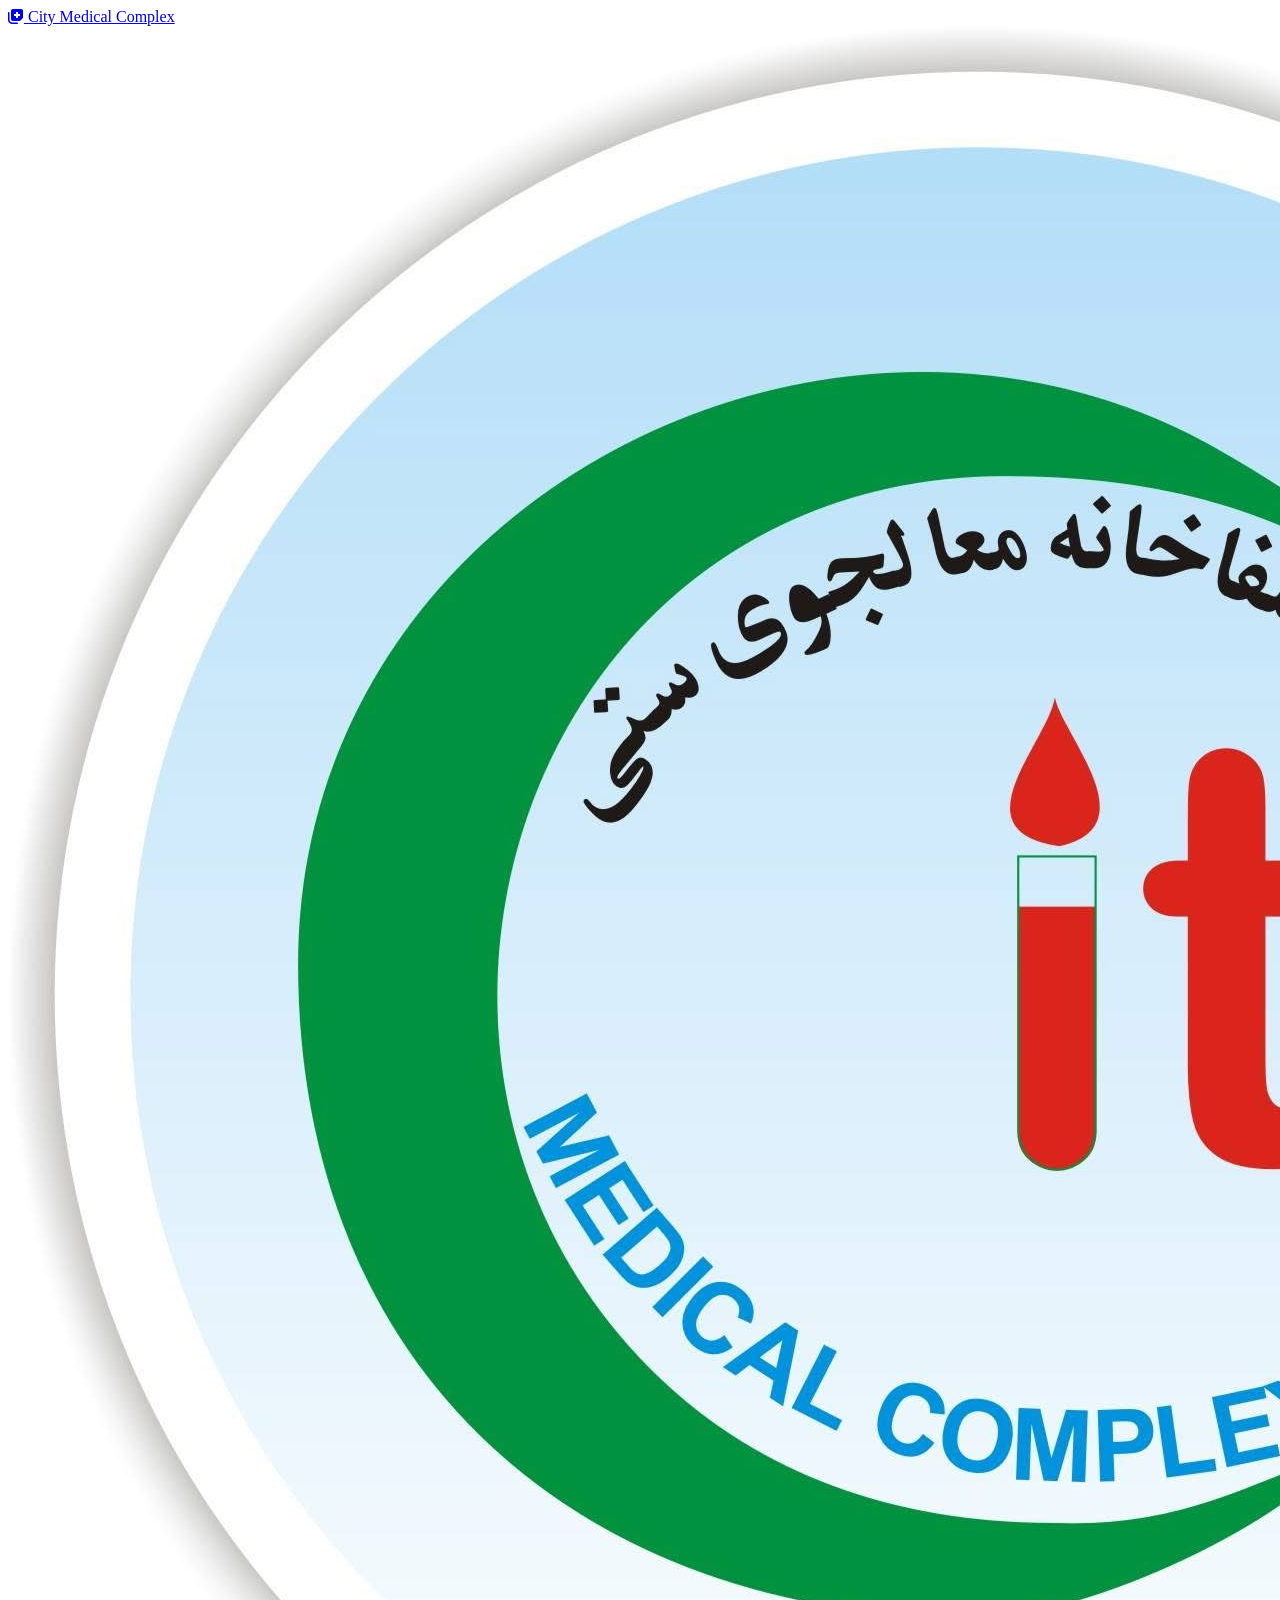
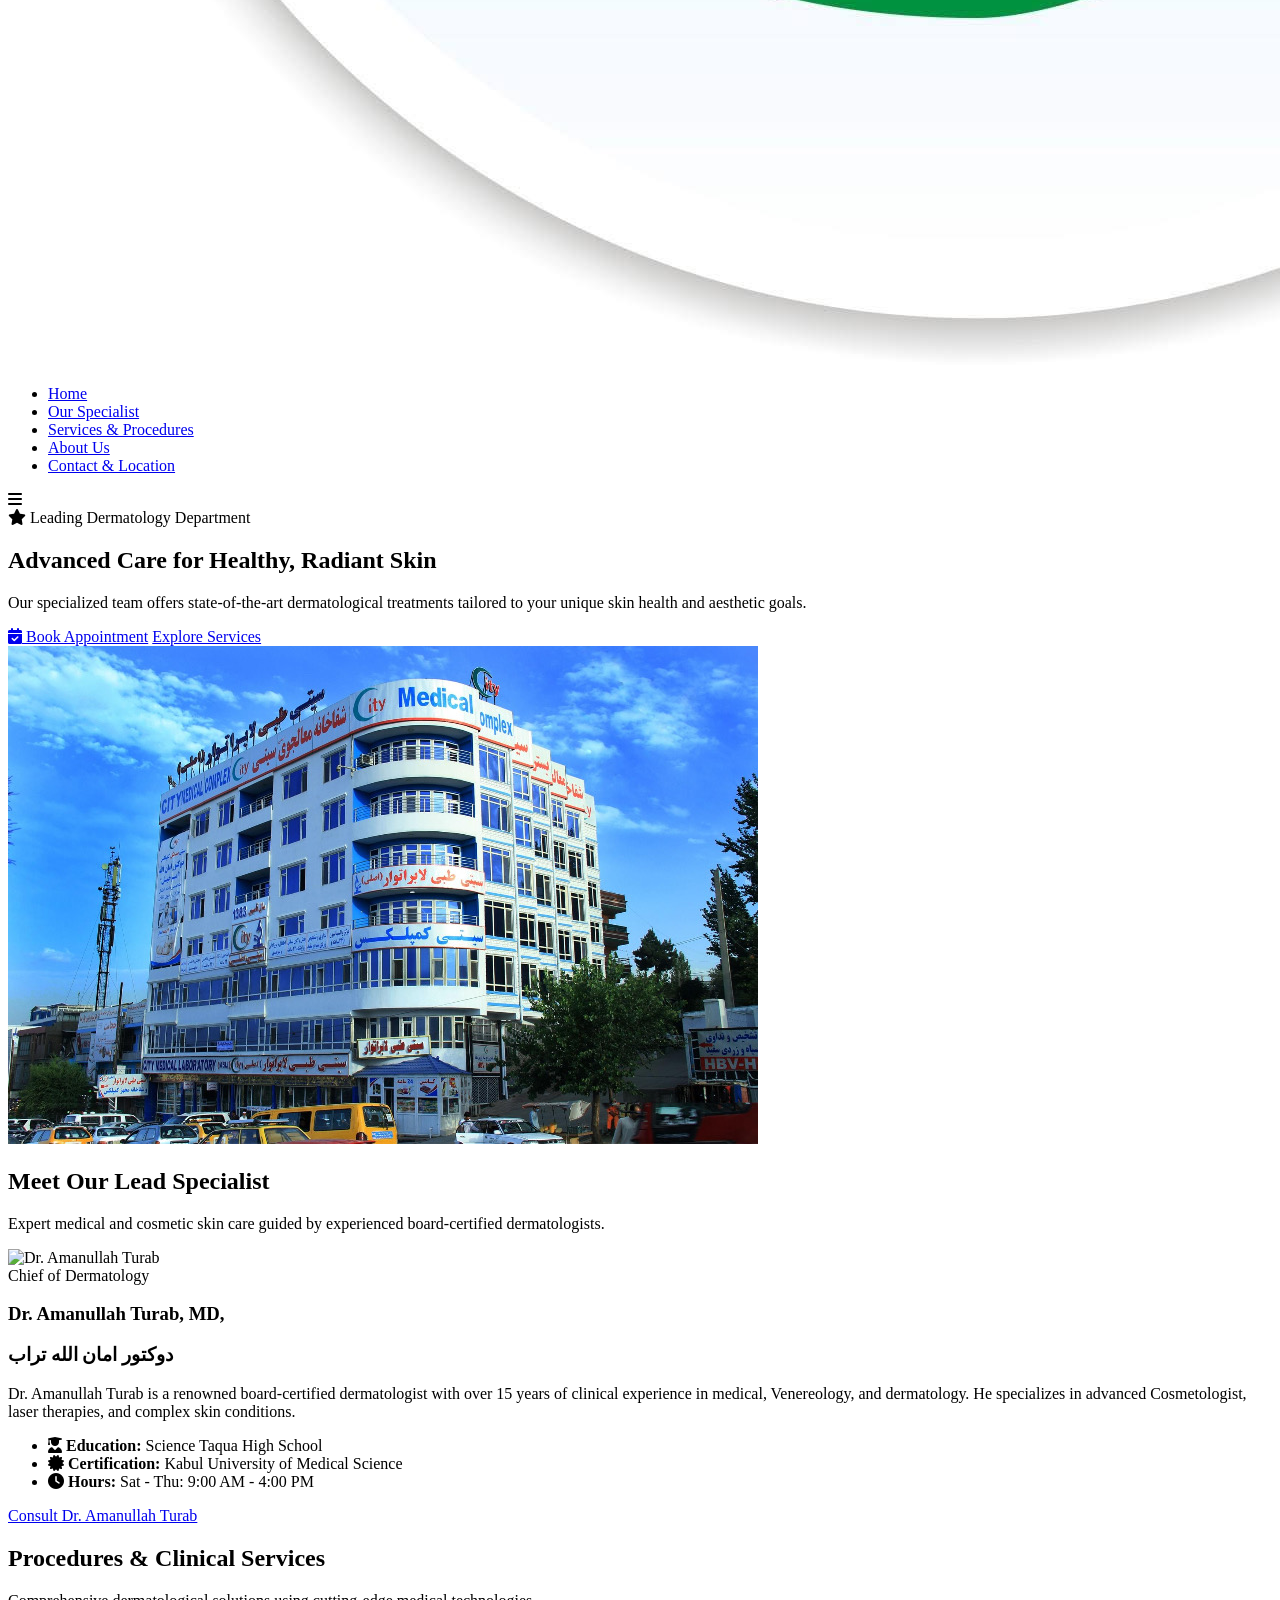
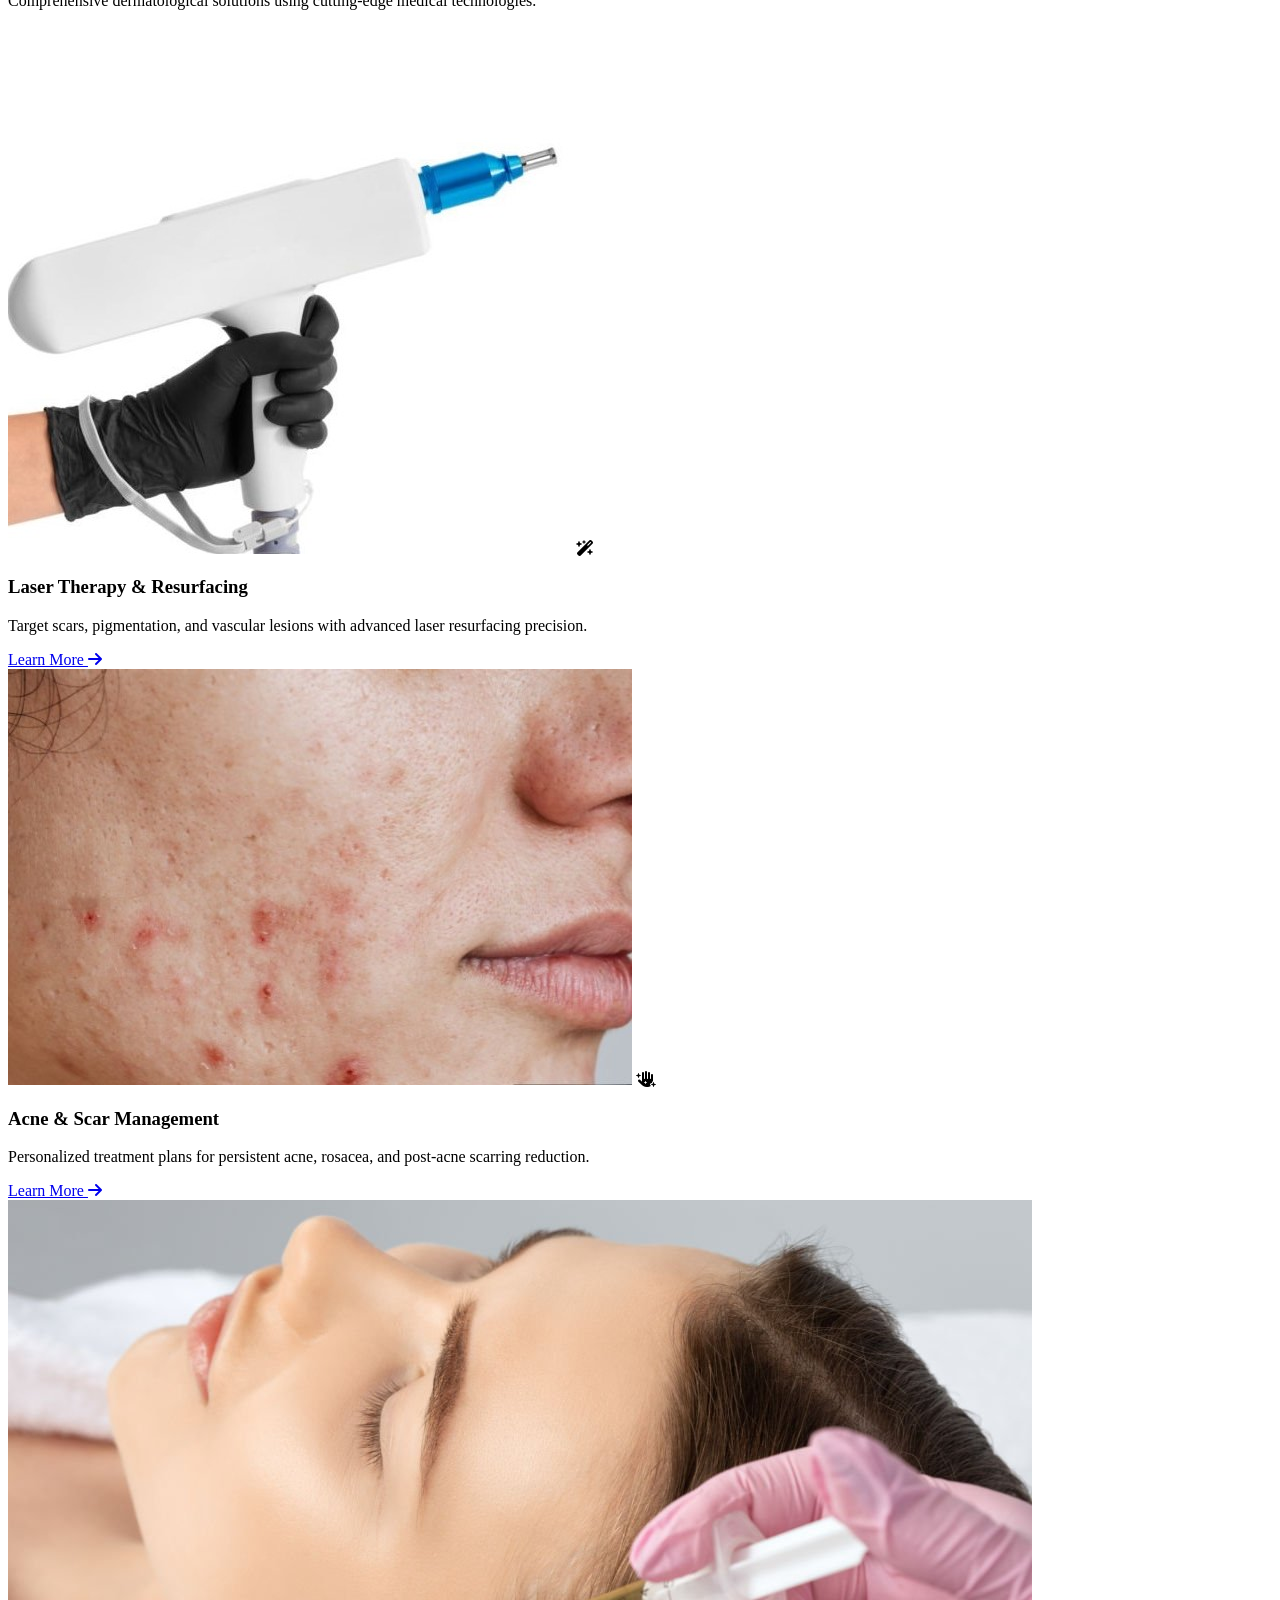
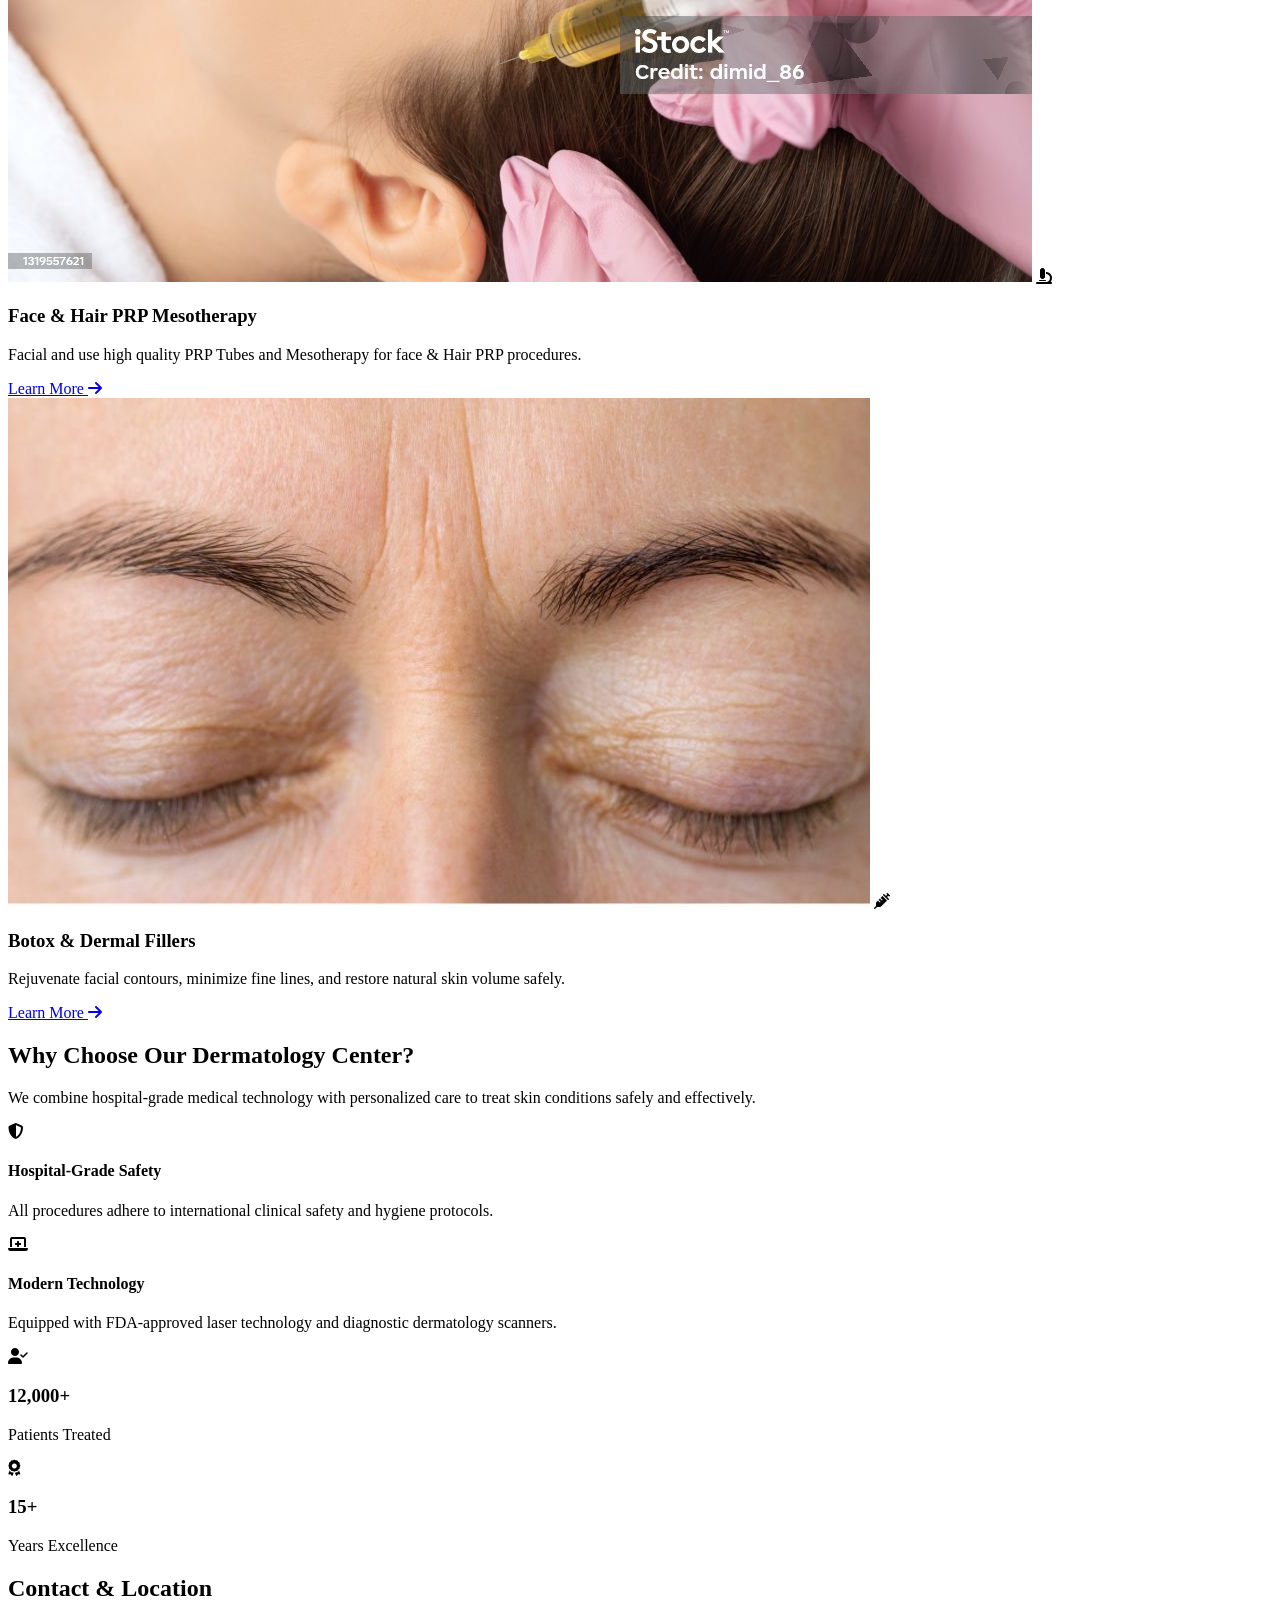
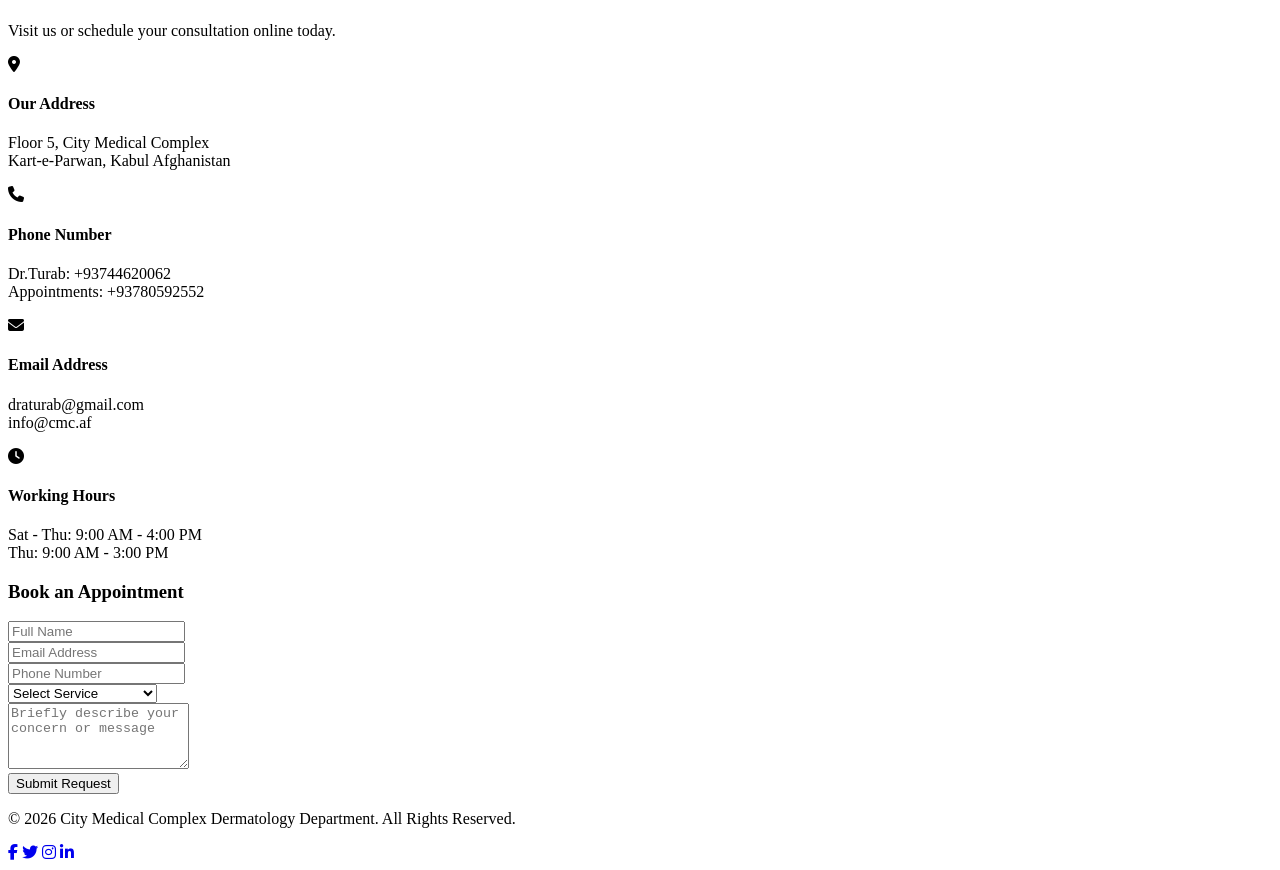
==== index.html.html @ 38d94d3b "Add files via upload" ====
<!DOCTYPE html>
<html lang="en">
<head>
    <meta charset="UTF-8">
    <meta name="viewport" content="width=device-width, initial-scale=1.0">
    <title>City Medical Complex Dermatology Department</title>
    <link rel="stylesheet" href="styles.css">
    <!-- FontAwesome Icons -->
    <link rel="stylesheet" href="https://cdnjs.cloudflare.com/ajax/libs/font-awesome/6.4.0/css/all.min.css">
</head>
<body>

    <!-- Header / Navigation -->
    <header class="header">
        <div class="container navbar">
            <a href="#home" class="logo">
                <i class="fa-solid fa-notes-medical"></i> City Medical <span>Complex</span>
            </a>
            <img class="logocity" src="IMG_6064.JPG" alt="City Medical Complex">
            <nav class="nav-menu" id="navMenu">
                <ul>
                    <li><a href="#home" class="active">Home</a></li>
                    <li><a href="#specialist">Our Specialist</a></li>
                    <li><a href="#services">Services & Procedures</a></li>
                    <li><a href="#about">About Us</a></li>
                    <li><a href="#contact">Contact & Location</a></li>
                </ul>
            </nav>
            <div class="hamburger" id="hamburger">
                <i class="fa-solid fa-bars"></i>
            </div>
        </div>
    </header>

    <!-- Home / Hero Section -->
    <section id="home" class="hero">
        <div class="container hero-container">
            <div class="hero-text">
                <span class="badge"><i class="fa-solid fa-star"></i> Leading Dermatology Department</span>
                <h1>Advanced Care for Healthy, Radiant Skin</h1>
                <p>Our specialized team offers state-of-the-art dermatological treatments tailored to your unique skin health and aesthetic goals.</p>
                <div class="hero-btns">
                    <a href="#contact" class="btn btn-primary"><i class="fa-solid fa-calendar-check"></i> Book Appointment</a>
                    <a href="#services" class="btn btn-secondary">Explore Services</a>
                </div>
            </div>
            <div class="hero-image">
                <img src="IMG_7577.JPG" alt="City Medical Complex">
            </div>
        </div>
    </section>

    <!-- Specialist Doctor Section -->
    <section id="specialist" class="specialist-section">
        <div class="container">
            <div class="section-title">
                <h2>Meet Our Lead Specialist</h2>
                <p>Expert medical and cosmetic skin care guided by experienced board-certified dermatologists.</p>
            </div>
            <div class="specialist-card">
                <div class="specialist-img">
                    <img src="@r07qxo  - R⤓Download 2.WEBP" alt="Dr. Amanullah Turab">
                </div>
                <div class="specialist-info">
                    <span class="spec-title">Chief of Dermatology</span>
                    <h3>Dr. Amanullah Turab, MD,</h3>
                    <h3>دوکتور امان الله تراب</h3>
                    <p class="bio">Dr. Amanullah Turab is a renowned board-certified dermatologist with over 15 years of clinical experience in medical, Venereology, and dermatology. He specializes in advanced Cosmetologist, laser therapies, and complex skin conditions.</p>
                    <ul class="spec-details">
                        <li><i class="fa-solid fa-user-graduate"></i> <strong>Education:</strong> Science Taqua High School</li>
                        <li><i class="fa-solid fa-certificate"></i> <strong>Certification:</strong> Kabul University of Medical Science </li>
                        <li><i class="fa-solid fa-clock"></i> <strong>Hours:</strong> Sat - Thu: 9:00 AM - 4:00 PM</li>
                    </ul>
                    <a href="#contact" class="btn btn-primary">Consult Dr. Amanullah Turab</a>
                </div>
            </div>
        </div>
    </section>

    <!-- Services & Procedures Section -->
    <section id="services" class="services-section">
        <div class="container">
            <div class="section-title">
                <h2>Procedures & Clinical Services</h2>
                <p>Comprehensive dermatological solutions using cutting-edge medical technologies.</p>
            </div>
            <div class="services-grid">
                
                <!-- Service Card 1 -->
                <div class="service-card">
                    <div class="service-img">
                        <img src="istockphoto-2102177233-1024x1024.jpg" alt="Laser Skin Therapy">
                        <span class="icon-tag"><i class="fa-solid fa-wand-magic-sparkles"></i></span>
                    </div>
                    <div class="service-content">
                        <h3>Laser Therapy & Resurfacing</h3>
                        <p>Target scars, pigmentation, and vascular lesions with advanced laser resurfacing precision.</p>
                        <a href="#contact" class="read-more">Learn More <i class="fa-solid fa-arrow-right"></i></a>
                    </div>
                </div>

                <!-- Service Card 2 -->
                <div class="service-card">
                    <div class="service-img">
                        <img src="istockphoto-1493956084-1024x1024.jpg" alt="Acne & Scar Treatment">
                        <span class="icon-tag"><i class="fa-solid fa-hand-sparkles"></i></span>
                    </div>
                    <div class="service-content">
                        <h3>Acne & Scar Management</h3>
                        <p>Personalized treatment plans for persistent acne, rosacea, and post-acne scarring reduction.</p>
                        <a href="#contact" class="read-more">Learn More <i class="fa-solid fa-arrow-right"></i></a>
                    </div>
                </div>

                <!-- Service Card 3 -->
                <div class="service-card">
                    <div class="service-img">
                        <img src="istockphoto-1319557621-1024x1024.jpg" alt="Face & Hair PRP">
                        <span class="icon-tag"><i class="fa-solid fa-microscope"></i></span>
                    </div>
                    <div class="service-content">
                        <h3>Face & Hair PRP Mesotherapy</h3>
                        <p>Facial and use high quality PRP Tubes and Mesotherapy for face & Hair PRP procedures.</p>
                        <a href="#contact" class="read-more">Learn More <i class="fa-solid fa-arrow-right"></i></a>
                    </div>
                </div>

                <!-- Service Card 4 -->
                <div class="service-card">
                    <div class="service-img">
                        <img src="istockphoto-1151514002-1024x1024.jpg" alt="Cosmetic Injectables">
                        <span class="icon-tag"><i class="fa-solid fa-syringe"></i></span>
                    </div>
                    <div class="service-content">
                        <h3>Botox & Dermal Fillers</h3>
                        <p>Rejuvenate facial contours, minimize fine lines, and restore natural skin volume safely.</p>
                        <a href="#contact" class="read-more">Learn More <i class="fa-solid fa-arrow-right"></i></a>
                    </div>
                </div>

            </div>
        </div>
    </section>

    <!-- About Section -->
    <section id="about" class="about-section">
        <div class="container about-container">
            <div class="about-text">
                <h2>Why Choose Our Dermatology Center?</h2>
                <p>We combine hospital-grade medical technology with personalized care to treat skin conditions safely and effectively.</p>
                <div class="features-list">
                    <div class="feature-item">
                        <div class="f-icon"><i class="fa-solid fa-shield-halved"></i></div>
                        <div>
                            <h4>Hospital-Grade Safety</h4>
                            <p>All procedures adhere to international clinical safety and hygiene protocols.</p>
                        </div>
                    </div>
                    <div class="feature-item">
                        <div class="f-icon"><i class="fa-solid fa-laptop-medical"></i></div>
                        <div>
                            <h4>Modern Technology</h4>
                            <p>Equipped with FDA-approved laser technology and diagnostic dermatology scanners.</p>
                        </div>
                    </div>
                </div>
            </div>
            <div class="about-stats">
                <div class="stat-box">
                    <i class="fa-solid fa-user-check"></i>
                    <h3>12,000+</h3>
                    <p>Patients Treated</p>
                </div>
                <div class="stat-box">
                    <i class="fa-solid fa-award"></i>
                    <h3>15+</h3>
                    <p>Years Excellence</p>
                </div>
            </div>
        </div>
    </section>

    <!-- Contact & Location Bar -->
    <section id="contact" class="contact-section">
        <div class="container">
            <div class="section-title">
                <h2>Contact & Location</h2>
                <p>Visit us or schedule your consultation online today.</p>
            </div>
            
            <div class="contact-wrapper">
                <!-- Contact Info Cards -->
                <div class="contact-info">
                    <div class="info-card">
                        <i class="fa-solid fa-location-dot"></i>
                        <div>
                            <h4>Our Address</h4>
                            <p>Floor 5, City Medical Complex<br>Kart-e-Parwan, Kabul Afghanistan</p>
                        </div>
                    </div>
                    
                    <div class="info-card">
                        <i class="fa-solid fa-phone"></i>
                        <div>
                            <h4>Phone Number</h4>
                            <p>Dr.Turab: +93744620062<br>Appointments: +93780592552</p>
                        </div>
                    </div>

                    <div class="info-card">
                        <i class="fa-solid fa-envelope"></i>
                        <div>
                            <h4>Email Address</h4>
                            <p>draturab@gmail.com<br>info@cmc.af</p>
                        </div>
                    </div>

                    <div class="info-card">
                        <i class="fa-solid fa-clock"></i>
                        <div>
                            <h4>Working Hours</h4>
                            <p>Sat - Thu: 9:00 AM - 4:00 PM<br>Thu: 9:00 AM - 3:00 PM</p>
                        </div>
                    </div>
                </div>

                <!-- Appointment Form -->
                <form class="contact-form" id="appointmentForm">
                    <h3>Book an Appointment</h3>
                    <div class="form-group">
                        <input type="text" placeholder="Full Name" required>
                    </div>
                    <div class="form-group">
                        <input type="email" placeholder="Email Address" required>
                    </div>
                    <div class="form-group">
                        <input type="tel" placeholder="Phone Number" required>
                    </div>
                    <div class="form-group">
                        <select required>
                            <option value="" disabled selected>Select Service</option>
                            <option>Laser Therapy</option>
                            <option>Acne Management</option>
                            <option>Face PRP Or Facial</option>
                            <option>Cosmetic Injectables</option>
                            <option>Hair PRP</option>
                            <option>General Dermatology</option>
                        </select>
                    </div>
                    <div class="form-group">
                        <textarea placeholder="Briefly describe your concern or message" rows="4"></textarea>
                    </div>
                    <button type="submit" class="btn btn-primary btn-block">Submit Request</button>
                </form>
            </div>
        </div>
    </section>

    <!-- Footer -->
    <footer class="footer">
        <div class="container footer-container">
            <p>&copy; 2026 City Medical Complex Dermatology Department. All Rights Reserved.</p>
            <div class="socials">
                <a href="#"><i class="fa-brands fa-facebook-f"></i></a>
                <a href="#"><i class="fa-brands fa-twitter"></i></a>
                <a href="#"><i class="fa-brands fa-instagram"></i></a>
                <a href="#"><i class="fa-brands fa-linkedin-in"></i></a>
            </div>
        </div>
    </footer>

    <script src="script.js"></script>
</body>
</html>
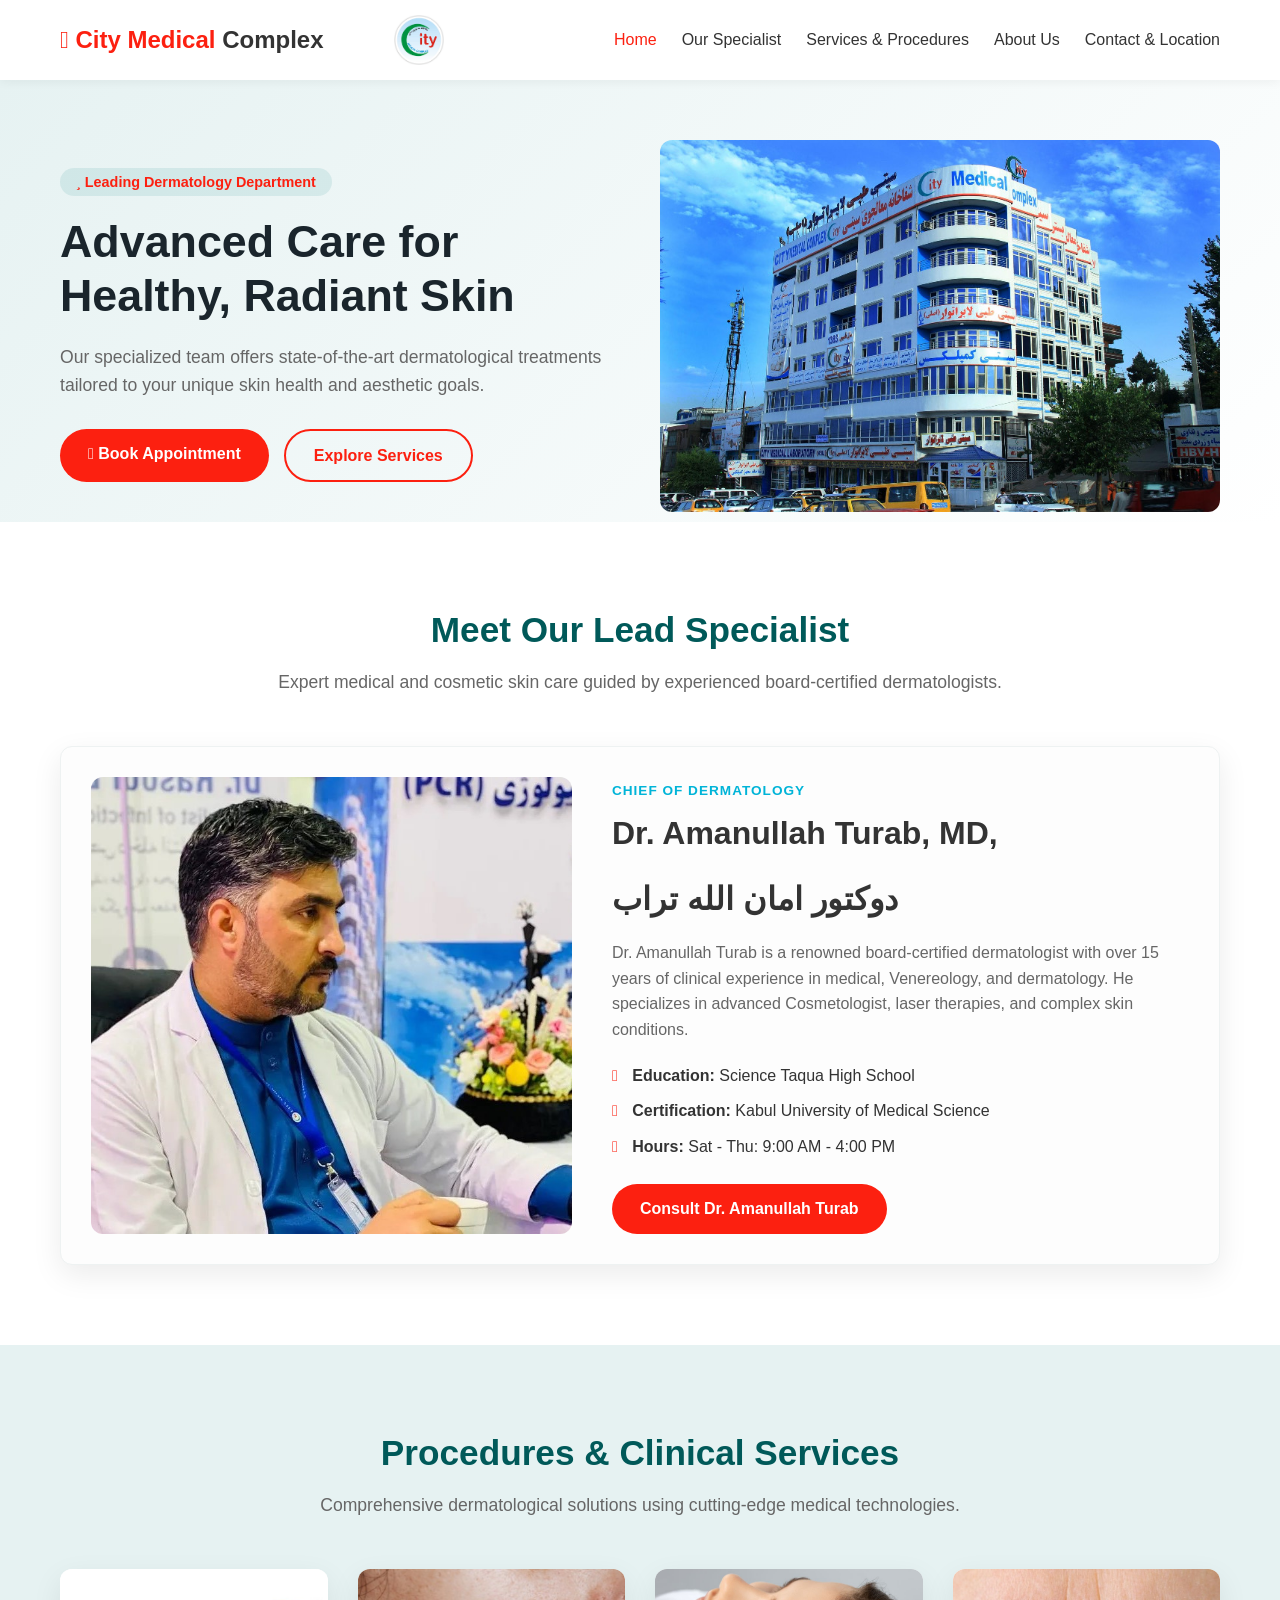
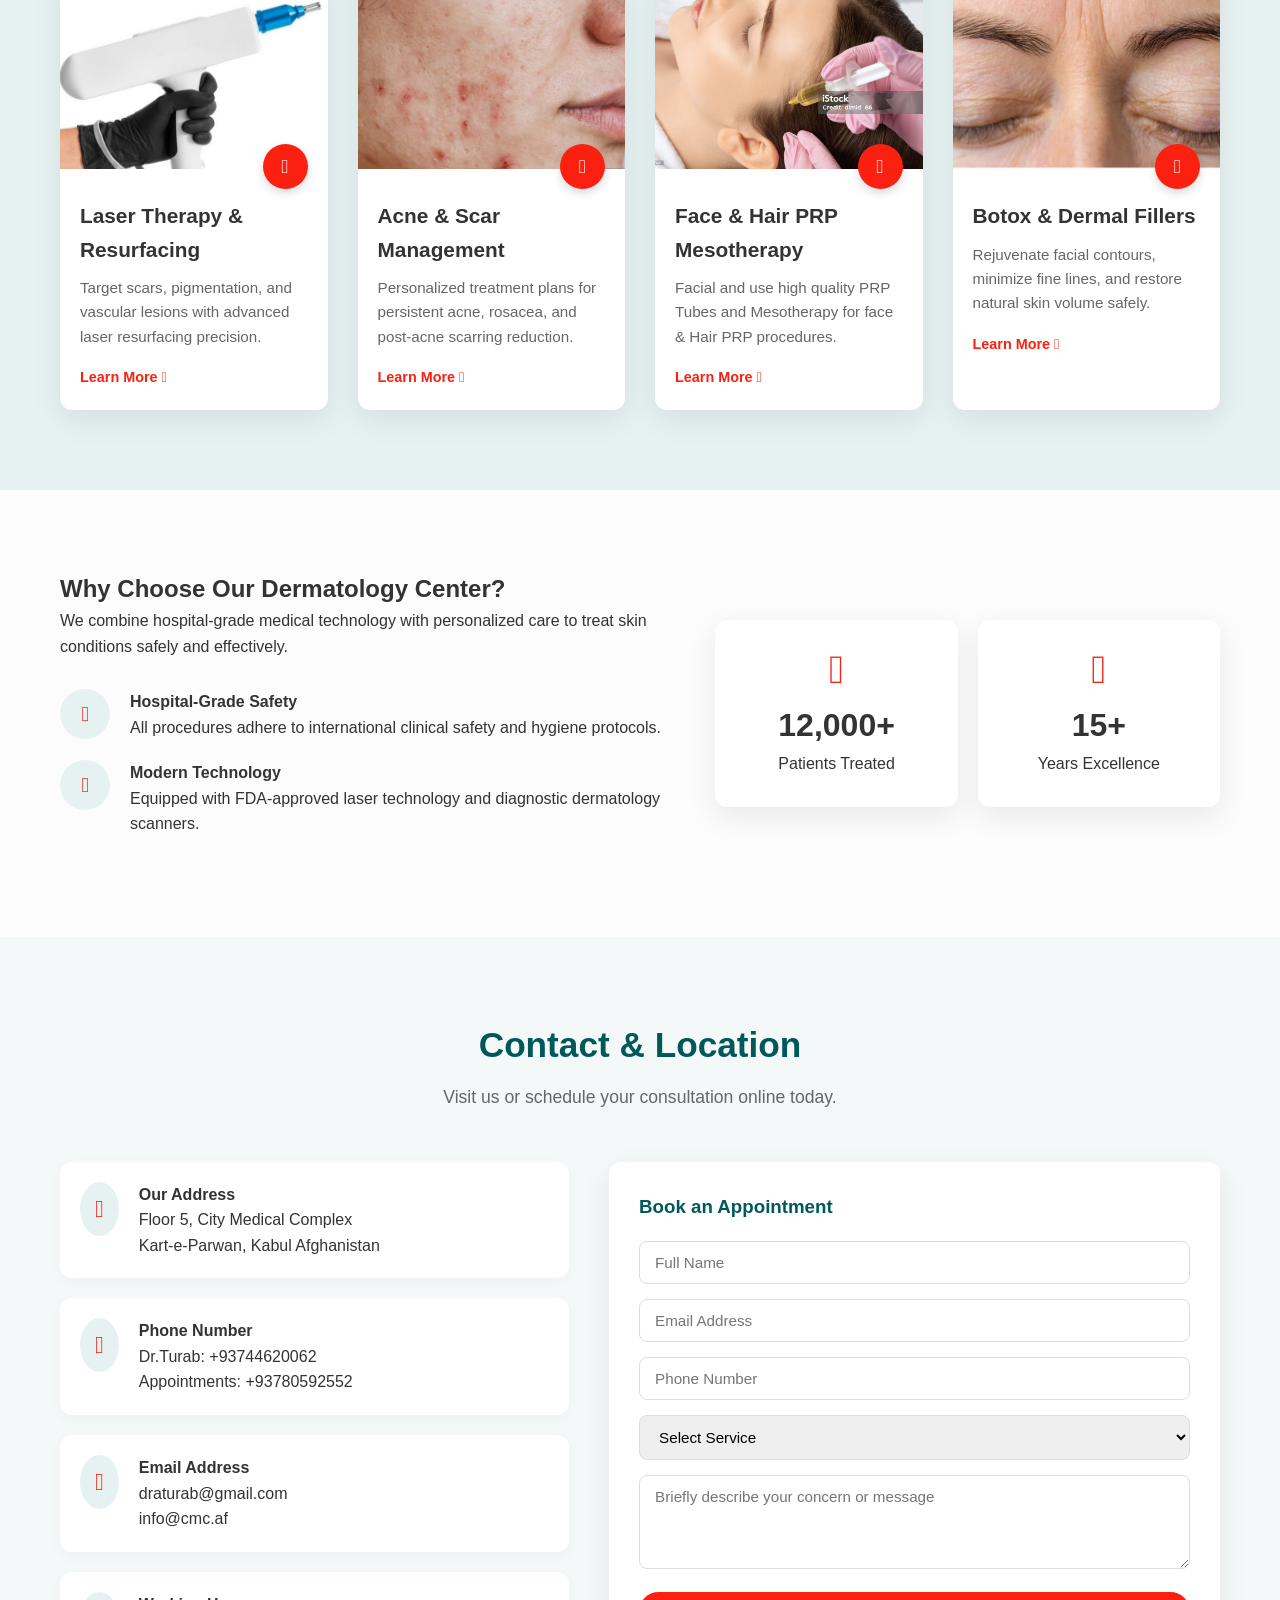
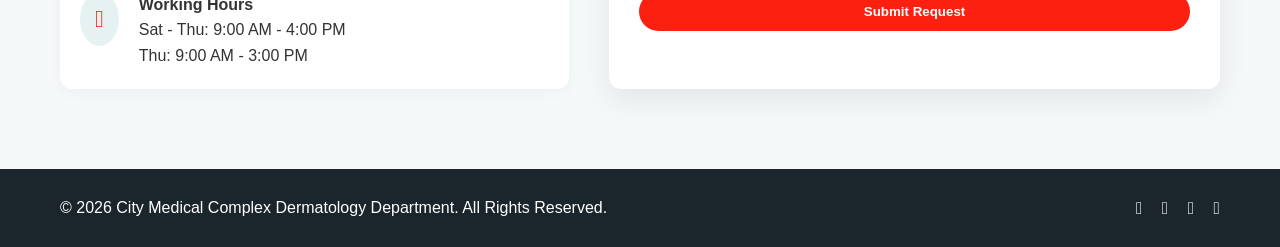
==== commit 28b15998: "Add files via upload" ====
--- a/index.html.html
+++ b/index.html.html
@@ -6,7 +6,7 @@
     <title>City Medical Complex Dermatology Department</title>
     <link rel="stylesheet" href="styles.css">
     <!-- FontAwesome Icons -->
-    <link rel="stylesheet" href="https://cdnjs.cloudflare.com/ajax/libs/font-awesome/6.4.0/css/all.min.css">
+    <link rel="stylesheet" href="htps://cdnjs.cloudflare.com/ajax/libs/font-awesome/6.4.0/css/all.min.css">
 </head>
 <body>
 
@@ -59,7 +59,7 @@
             </div>
             <div class="specialist-card">
                 <div class="specialist-img">
-                    <img src="@r07qxo  - R⤓Download 2.WEBP" alt="Dr. Amanullah Turab">
+                    <img src="@r07qxo  - R⤓Download 2.jpg" alt="Dr. Amanullah Turab">
                 </div>
                 <div class="specialist-info">
                     <span class="spec-title">Chief of Dermatology</span>
--- a/styles.css
+++ b/styles.css
@@ -0,0 +1,515 @@
+/* Reset & Base Styles */
+* {
+    margin: 0;
+    padding: 0;
+    box-sizing: border-box;
+    font-family: 'Segoe UI', Tahoma, Geneva, Verdana, sans-serif;
+}
+
+:root {
+    --primary-color: #fc2010; /* Medical Teal */
+    --primary-dark: #005959;
+    --secondary-color: #e6f2f2;
+    --accent-color: #00b4d8;
+    --text-color: #333333;
+    --text-light: #666666;
+    --white: #ffffff;
+    --shadow: 0 10px 30px rgba(0,0,0,0.08);
+    --border-radius: 12px;
+}
+
+html {
+    scroll-behavior: smooth;
+}
+
+body {
+    color: var(--text-color);
+    line-height: 1.6;
+    background-color: #fcfcfc;
+}
+
+.container {
+    max-width: 1200px;
+    margin: 0 auto;
+    padding: 0 20px;
+}
+
+img {
+    max-width: 100%;
+    display: block;
+    border-radius: var(--border-radius);
+    object-fit: contain;
+}
+
+/* Buttons */
+.btn {
+    display: inline-block;
+    padding: 12px 28px;
+    border-radius: 30px;
+    text-decoration: none;
+    font-weight: 600;
+    transition: all 0.3s ease;
+    cursor: pointer;
+    border: none;
+}
+
+.btn-primary {
+    background-color: var(--primary-color);
+    color: var(--white);
+}
+
+.btn-primary:hover {
+    background-color: var(--primary-dark);
+    box-shadow: 0 5px 15px rgba(0, 128, 128, 0.3);
+}
+
+.btn-secondary {
+    background-color: transparent;
+    color: var(--primary-color);
+    border: 2px solid var(--primary-color);
+}
+
+.btn-secondary:hover {
+    background-color: var(--primary-color);
+    color: var(--white);
+}
+
+.btn-block {
+    width: 100%;
+}
+
+/* Section Styling */
+section {
+    padding: 80px 0;
+}
+
+.section-title {
+    text-align: center;
+    margin-bottom: 50px;
+}
+
+.section-title h2 {
+    font-size: 2.2rem;
+    color: var(--primary-dark);
+    margin-bottom: 10px;
+}
+
+.section-title p {
+    color: var(--text-light);
+    font-size: 1.1rem;
+}
+
+/* Header & Nav */
+.header {
+    background: var(--white);
+    position: sticky;
+    top: 0;
+    z-index: 1000;
+    box-shadow: 0 2px 10px rgba(0,0,0,0.05);
+}
+
+.navbar {
+    display: flex;
+    justify-content: space-between;
+    align-items: center;
+    height: 80px;
+}
+
+.logo {
+    font-size: 1.5rem;
+    font-weight: 700;
+    color: var(--primary-color);
+    text-decoration: none;
+}
+.logocity{
+    height: 50px;
+    width: 50px;
+    margin-right: 100px; }
+
+.logo span {
+    color: var(--text-color);
+}
+
+.nav-menu ul {
+    display: flex;
+    list-style: none;
+    gap: 25px;
+}
+
+.nav-menu a {
+    text-decoration: none;
+    color: var(--text-color);
+    font-weight: 500;
+    transition: color 0.3s;
+}
+
+.nav-menu a:hover,
+.nav-menu a.active {
+    color: var(--primary-color);
+}
+
+.hamburger {
+    display: none;
+    font-size: 1.5rem;
+    cursor: pointer;
+}
+
+/* Hero Section */
+.hero {
+    background: linear-gradient(135deg, var(--secondary-color) 0%, #ffffff 100%);
+    padding: 60px 0 10px;
+}
+
+.hero-container {
+    display: grid;
+    grid-template-columns: 1fr 1fr;
+    gap: 40px;
+    align-items: center;
+}
+
+.badge {
+    background-color: rgba(0, 128, 128, 0.1);
+    color: var(--primary-color);
+    padding: 6px 16px;
+    border-radius: 20px;
+    font-size: 0.9rem;
+    font-weight: 600;
+}
+
+.hero-text h1 {
+    font-size: 2.8rem;
+    line-height: 1.2;
+    margin: 20px 0;
+    color: #1a252c;
+}
+
+.hero-text p {
+    color: var(--text-light);
+    font-size: 1.1rem;
+    margin-bottom: 30px;
+}
+
+.hero-btns {
+    display: flex;
+    gap: 15px;
+}
+
+/* Specialist Section */
+.specialist-section {
+    background-color: var(--white);
+}
+
+.specialist-card {
+    display: grid;
+    grid-template-columns: 1fr 1.2fr;
+    gap: 40px;
+    background-color: #fdfdfd;
+    border: 1px solid #eef2f2;
+    border-radius: var(--border-radius);
+    padding: 30px;
+    box-shadow: var(--shadow);
+}
+
+.specialist-img img {
+    height: 100%;
+    object-fit: cover;
+}
+
+.specialist-info .spec-title {
+    color: var(--accent-color);
+    font-weight: 600;
+    text-transform: uppercase;
+    font-size: 0.85rem;
+    letter-spacing: 1px;
+}
+
+.specialist-info h3 {
+    font-size: 2rem;
+    margin: 5px 0 15px;
+}
+
+.specialist-info .bio {
+    color: var(--text-light);
+    margin-bottom: 20px;
+}
+
+.spec-details {
+    list-style: none;
+    margin-bottom: 25px;
+}
+
+.spec-details li {
+    margin-bottom: 10px;
+    color: var(--text-color);
+}
+
+.spec-details i {
+    color: var(--primary-color);
+    margin-right: 10px;
+}
+
+/* Services Section */
+.services-section {
+    background-color: var(--secondary-color);
+}
+
+.services-grid {
+    display: grid;
+    grid-template-columns: repeat(auto-fit, minmax(260px, 1fr));
+    gap: 30px;
+}
+
+.service-card {
+    background: var(--white);
+    border-radius: var(--border-radius);
+    overflow: hidden;
+    box-shadow: var(--shadow);
+    transition: transform 0.3s ease;
+}
+
+.service-card:hover {
+    transform: translateY(-8px);
+}
+
+.service-img {
+    position: relative;
+    height: 200px;
+}
+
+.service-img img {
+    width: 100%;
+    height: 100%;
+    object-fit: cover;
+    border-radius: 0;
+}
+
+.icon-tag {
+    position: absolute;
+    bottom: -20px;
+    right: 20px;
+    background: var(--primary-color);
+    color: var(--white);
+    width: 45px;
+    height: 45px;
+    border-radius: 50%;
+    display: flex;
+    justify-content: center;
+    align-items: center;
+    font-size: 1.2rem;
+    box-shadow: 0 4px 10px rgba(0,0,0,0.15);
+}
+
+.service-content {
+    padding: 30px 20px 20px;
+}
+
+.service-content h3 {
+    font-size: 1.3rem;
+    margin-bottom: 10px;
+}
+
+.service-content p {
+    color: var(--text-light);
+    font-size: 0.95rem;
+    margin-bottom: 15px;
+}
+
+.read-more {
+    color: var(--primary-color);
+    text-decoration: none;
+    font-weight: 600;
+    font-size: 0.9rem;
+}
+
+/* About Section */
+.about-container {
+    display: grid;
+    grid-template-columns: 1.2fr 1fr;
+    gap: 50px;
+    align-items: center;
+}
+
+.features-list {
+    margin-top: 30px;
+}
+
+.feature-item {
+    display: flex;
+    gap: 20px;
+    margin-bottom: 20px;
+}
+
+.f-icon {
+    background: var(--secondary-color);
+    color: var(--primary-color);
+    width: 50px;
+    height: 50px;
+    border-radius: 50%;
+    display: flex;
+    justify-content: center;
+    align-items: center;
+    font-size: 1.3rem;
+    flex-shrink: 0;
+}
+
+.about-stats {
+    display: grid;
+    grid-template-columns: 1fr 1fr;
+    gap: 20px;
+}
+
+.stat-box {
+    background: var(--white);
+    padding: 30px;
+    border-radius: var(--border-radius);
+    text-align: center;
+    box-shadow: var(--shadow);
+}
+
+.stat-box i {
+    font-size: 2.5rem;
+    color: var(--primary-color);
+    margin-bottom: 10px;
+}
+
+.stat-box h3 {
+    font-size: 2rem;
+}
+
+/* Contact Section */
+.contact-section {
+    background-color: #f4f8f8;
+}
+
+.contact-wrapper {
+    display: grid;
+    grid-template-columns: 1fr 1.2fr;
+    gap: 40px;
+}
+
+.contact-info {
+    display: flex;
+    flex-direction: column;
+    gap: 20px;
+}
+
+.info-card {
+    display: flex;
+    align-items: flex-start;
+    gap: 20px;
+    background: var(--white);
+    padding: 20px;
+    border-radius: var(--border-radius);
+    box-shadow: 0 4px 15px rgba(0,0,0,0.03);
+}
+
+.info-card i {
+    font-size: 1.5rem;
+    color: var(--primary-color);
+    background: var(--secondary-color);
+    padding: 15px;
+    border-radius: 50%;
+}
+
+.contact-form {
+    background: var(--white);
+    padding: 30px;
+    border-radius: var(--border-radius);
+    box-shadow: var(--shadow);
+}
+
+.contact-form h3 {
+    margin-bottom: 20px;
+    color: var(--primary-dark);
+}
+
+.form-group {
+    margin-bottom: 15px;
+}
+
+.form-group input,
+.form-group select,
+.form-group textarea {
+    width: 100%;
+    padding: 12px 15px;
+    border: 1px solid #dddddd;
+    border-radius: 8px;
+    outline: none;
+    font-size: 0.95rem;
+}
+
+.form-group input:focus,
+.form-group select:focus,
+.form-group textarea:focus {
+    border-color: var(--primary-color);
+}
+
+/* Footer */
+.footer {
+    background: #1a252c;
+    color: var(--white);
+    padding: 25px 0;
+}
+
+.footer-container {
+    display: flex;
+    justify-content: space-between;
+    align-items: center;
+}
+
+.socials a {
+    color: var(--white);
+    margin-left: 15px;
+    font-size: 1.1rem;
+    transition: color 0.3s;
+}
+
+.socials a:hover {
+    color: var(--accent-color);
+}
+
+/* Responsive Styles */
+@media (max-width: 992px) {
+    .hero-container,
+    .specialist-card,
+    .about-container,
+    .contact-wrapper {
+        grid-template-columns: 1fr;
+    }
+}
+
+@media (max-width: 768px) {
+    .hamburger {
+        display: block;
+    }
+
+    .nav-menu {
+        position: absolute;
+        top: 80px;
+        left: -100%;
+        width: 100%;
+        background: var(--white);
+        box-shadow: 0 5px 10px rgba(0,0,0,0.1);
+        transition: 0.3s ease;
+    }
+
+    .nav-menu.active {
+        left: 0;
+    }
+
+    .nav-menu ul {
+        flex-direction: column;
+        padding: 20px;
+        text-align: center;
+    }
+
+    .hero-text h1 {
+        font-size: 2.2rem;
+    }
+
+    .footer-container {
+        flex-direction: column;
+        gap: 15px;
+        text-align: center;
+    }
+}
